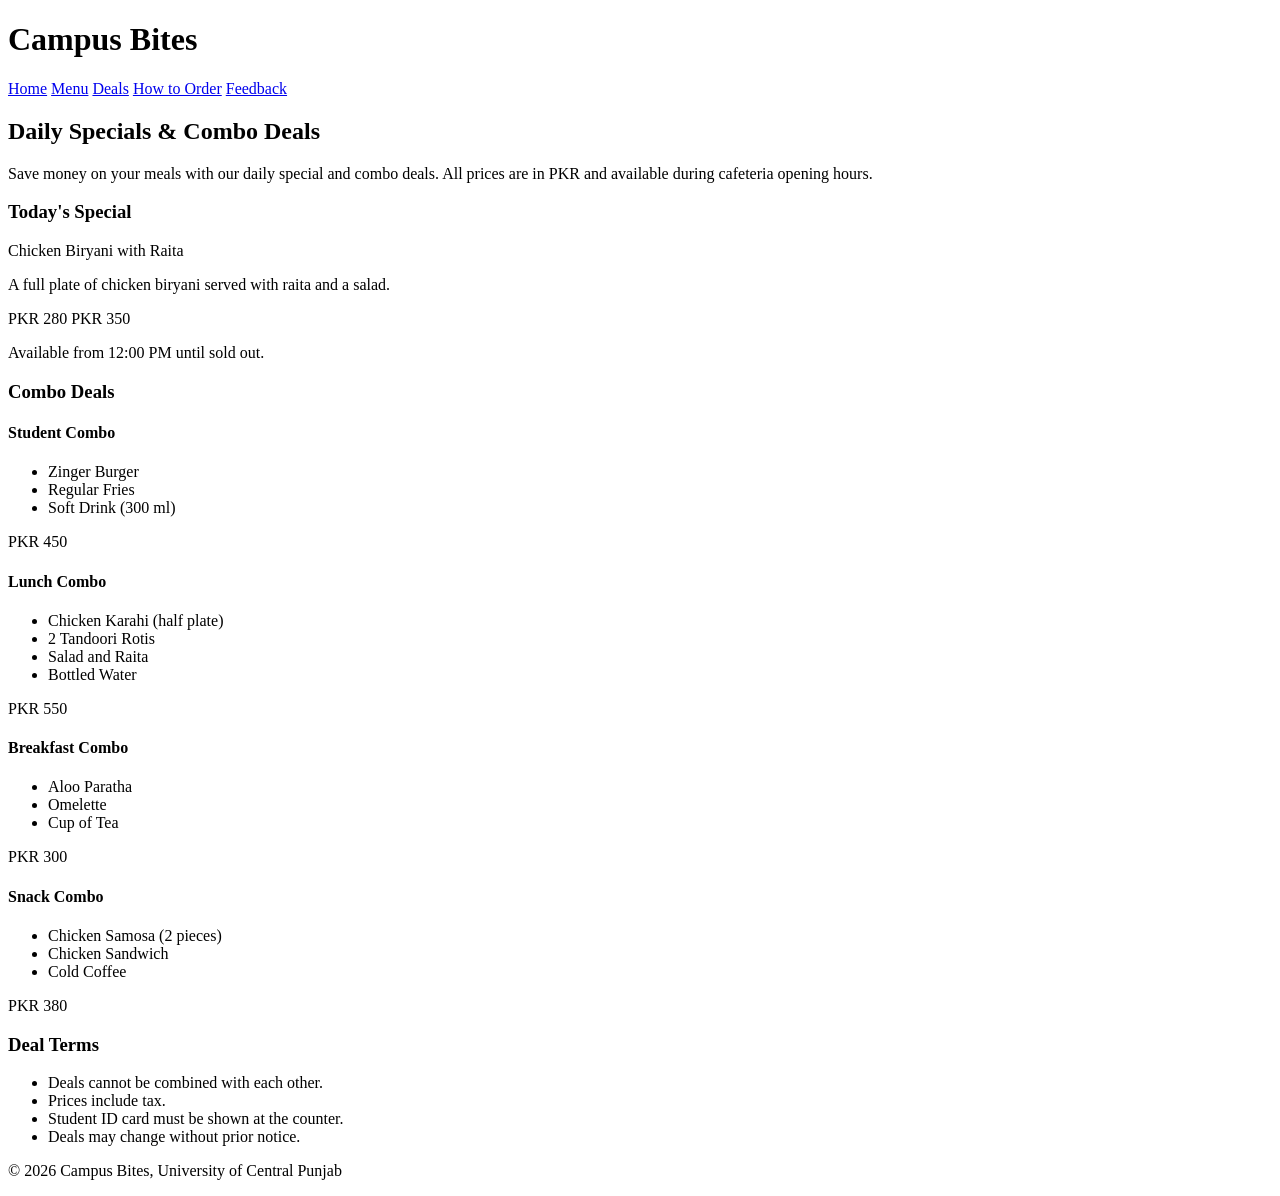
==== src/deals.html @ b654acb2 "Add deals page structure with daily special and combo deals" ====
<!DOCTYPE html>
<html lang="en">
<head>
    <meta charset="UTF-8">
    <meta name="viewport" content="width=device-width, initial-scale=1.0">
    <title>Deals - Campus Bites</title>
    <link rel="stylesheet" href="../styles/style.css">
</head>
<body>
    <header>
        <h1>Campus Bites</h1>
        <nav>
            <a href="index.html">Home</a>
            <a href="menu.html">Menu</a>
            <a href="deals.html">Deals</a>
            <a href="order.html">How to Order</a>
            <a href="feedback.html">Feedback</a>
        </nav>
    </header>

    <main>
        <h2>Daily Specials &amp; Combo Deals</h2>
        <p>Save money on your meals with our daily special and combo deals. All prices are in PKR and available during cafeteria opening hours.</p>

        <section class="deal-special">
            <h3>Today's Special</h3>
            <p class="deal-name">Chicken Biryani with Raita</p>
            <p>A full plate of chicken biryani served with raita and a salad.</p>
            <p class="deal-price">PKR 280 <span class="deal-old-price">PKR 350</span></p>
            <p class="deal-note">Available from 12:00 PM until sold out.</p>
        </section>

        <h3>Combo Deals</h3>
        <div class="deal-list">
            <article class="deal-card">
                <h4>Student Combo</h4>
                <ul>
                    <li>Zinger Burger</li>
                    <li>Regular Fries</li>
                    <li>Soft Drink (300 ml)</li>
                </ul>
                <p class="deal-price">PKR 450</p>
            </article>

            <article class="deal-card">
                <h4>Lunch Combo</h4>
                <ul>
                    <li>Chicken Karahi (half plate)</li>
                    <li>2 Tandoori Rotis</li>
                    <li>Salad and Raita</li>
                    <li>Bottled Water</li>
                </ul>
                <p class="deal-price">PKR 550</p>
            </article>

            <article class="deal-card">
                <h4>Breakfast Combo</h4>
                <ul>
                    <li>Aloo Paratha</li>
                    <li>Omelette</li>
                    <li>Cup of Tea</li>
                </ul>
                <p class="deal-price">PKR 300</p>
            </article>

            <article class="deal-card">
                <h4>Snack Combo</h4>
                <ul>
                    <li>Chicken Samosa (2 pieces)</li>
                    <li>Chicken Sandwich</li>
                    <li>Cold Coffee</li>
                </ul>
                <p class="deal-price">PKR 380</p>
            </article>
        </div>

        <h3>Deal Terms</h3>
        <ul class="deal-terms">
            <li>Deals cannot be combined with each other.</li>
            <li>Prices include tax.</li>
            <li>Student ID card must be shown at the counter.</li>
            <li>Deals may change without prior notice.</li>
        </ul>
    </main>

    <footer>
        <p>&copy; 2026 Campus Bites, University of Central Punjab</p>
    </footer>
</body>
</html>
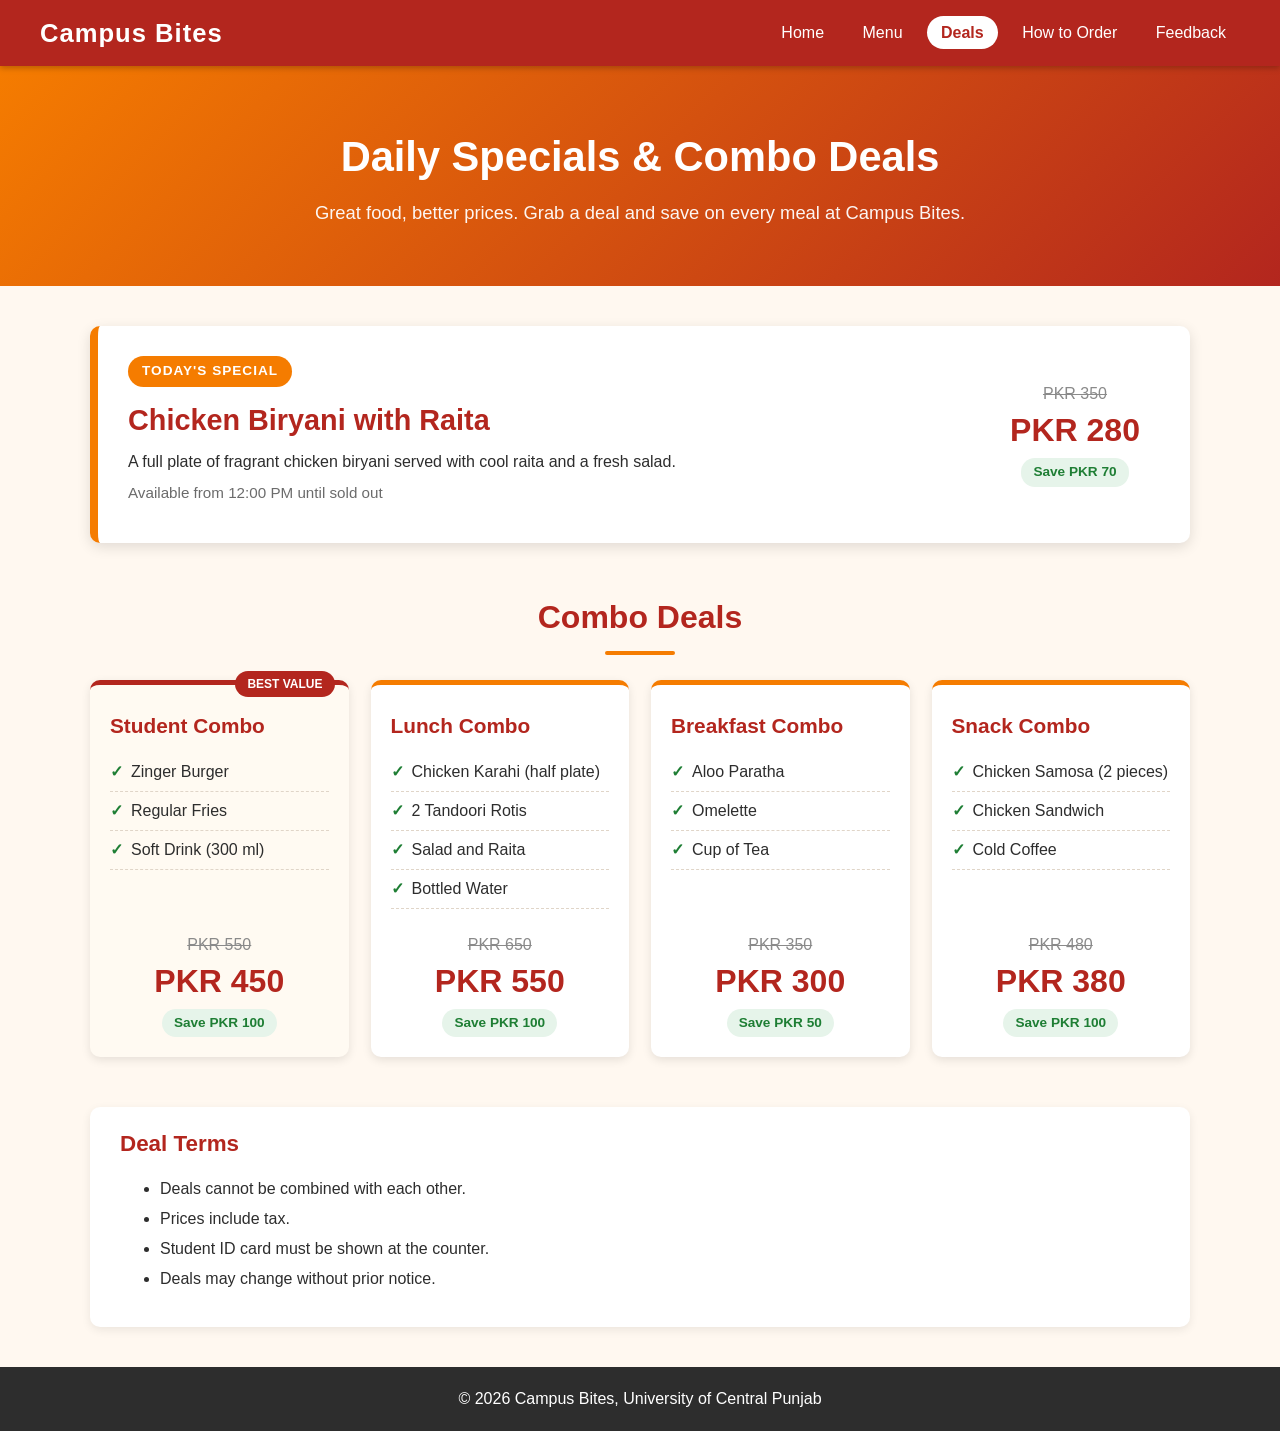
==== commit f3a7004f: "Update deals page with new design and responsive media queries" ====
--- a/src/deals.html
+++ b/src/deals.html
@@ -6,84 +6,111 @@
     <title>Deals - Campus Bites</title>
     <link rel="stylesheet" href="../styles/style.css">
 </head>
-<body>
-    <header>
-        <h1>Campus Bites</h1>
-        <nav>
+<body class="deals-page">
+    <header class="deal-header">
+        <div class="deal-brand">Campus Bites</div>
+        <nav class="deal-nav">
             <a href="index.html">Home</a>
             <a href="menu.html">Menu</a>
-            <a href="deals.html">Deals</a>
+            <a href="deals.html" class="active">Deals</a>
             <a href="order.html">How to Order</a>
             <a href="feedback.html">Feedback</a>
         </nav>
     </header>
 
-    <main>
-        <h2>Daily Specials &amp; Combo Deals</h2>
-        <p>Save money on your meals with our daily special and combo deals. All prices are in PKR and available during cafeteria opening hours.</p>
+    <section class="deal-hero">
+        <h1>Daily Specials &amp; Combo Deals</h1>
+        <p>Great food, better prices. Grab a deal and save on every meal at Campus Bites.</p>
+    </section>
 
+    <main class="deal-container">
         <section class="deal-special">
-            <h3>Today's Special</h3>
-            <p class="deal-name">Chicken Biryani with Raita</p>
-            <p>A full plate of chicken biryani served with raita and a salad.</p>
-            <p class="deal-price">PKR 280 <span class="deal-old-price">PKR 350</span></p>
-            <p class="deal-note">Available from 12:00 PM until sold out.</p>
+            <div class="deal-special-text">
+                <span class="deal-badge">Today's Special</span>
+                <h2>Chicken Biryani with Raita</h2>
+                <p>A full plate of fragrant chicken biryani served with cool raita and a fresh salad.</p>
+                <p class="deal-time">Available from 12:00 PM until sold out</p>
+            </div>
+            <div class="deal-special-price">
+                <span class="deal-old-price">PKR 350</span>
+                <span class="deal-new-price">PKR 280</span>
+                <span class="deal-save">Save PKR 70</span>
+            </div>
         </section>
 
-        <h3>Combo Deals</h3>
-        <div class="deal-list">
-            <article class="deal-card">
-                <h4>Student Combo</h4>
+        <h2 class="deal-heading">Combo Deals</h2>
+        <div class="deal-grid">
+            <article class="deal-card deal-featured">
+                <span class="deal-tag">Best Value</span>
+                <h3>Student Combo</h3>
                 <ul>
                     <li>Zinger Burger</li>
                     <li>Regular Fries</li>
                     <li>Soft Drink (300 ml)</li>
                 </ul>
-                <p class="deal-price">PKR 450</p>
+                <div class="deal-card-footer">
+                    <span class="deal-old-price">PKR 550</span>
+                    <span class="deal-new-price">PKR 450</span>
+                    <span class="deal-save">Save PKR 100</span>
+                </div>
             </article>
 
             <article class="deal-card">
-                <h4>Lunch Combo</h4>
+                <h3>Lunch Combo</h3>
                 <ul>
                     <li>Chicken Karahi (half plate)</li>
                     <li>2 Tandoori Rotis</li>
                     <li>Salad and Raita</li>
                     <li>Bottled Water</li>
                 </ul>
-                <p class="deal-price">PKR 550</p>
+                <div class="deal-card-footer">
+                    <span class="deal-old-price">PKR 650</span>
+                    <span class="deal-new-price">PKR 550</span>
+                    <span class="deal-save">Save PKR 100</span>
+                </div>
             </article>
 
             <article class="deal-card">
-                <h4>Breakfast Combo</h4>
+                <h3>Breakfast Combo</h3>
                 <ul>
                     <li>Aloo Paratha</li>
                     <li>Omelette</li>
                     <li>Cup of Tea</li>
                 </ul>
-                <p class="deal-price">PKR 300</p>
+                <div class="deal-card-footer">
+                    <span class="deal-old-price">PKR 350</span>
+                    <span class="deal-new-price">PKR 300</span>
+                    <span class="deal-save">Save PKR 50</span>
+                </div>
             </article>
 
             <article class="deal-card">
-                <h4>Snack Combo</h4>
+                <h3>Snack Combo</h3>
                 <ul>
                     <li>Chicken Samosa (2 pieces)</li>
                     <li>Chicken Sandwich</li>
                     <li>Cold Coffee</li>
                 </ul>
-                <p class="deal-price">PKR 380</p>
+                <div class="deal-card-footer">
+                    <span class="deal-old-price">PKR 480</span>
+                    <span class="deal-new-price">PKR 380</span>
+                    <span class="deal-save">Save PKR 100</span>
+                </div>
             </article>
         </div>
 
-        <h3>Deal Terms</h3>
-        <ul class="deal-terms">
-            <li>Deals cannot be combined with each other.</li>
-            <li>Prices include tax.</li>
-            <li>Student ID card must be shown at the counter.</li>
-            <li>Deals may change without prior notice.</li>
-        </ul>
+        <section class="deal-terms">
+            <h2>Deal Terms</h2>
+            <ul>
+                <li>Deals cannot be combined with each other.</li>
+                <li>Prices include tax.</li>
+                <li>Student ID card must be shown at the counter.</li>
+                <li>Deals may change without prior notice.</li>
+            </ul>
+        </section>
     </main>
 
-    <footer>
+    <footer class="deal-footer">
         <p>&copy; 2026 Campus Bites, University of Central Punjab</p>
     </footer>
 </body>
--- a/styles/style.css
+++ b/styles/style.css
@@ -0,0 +1,308 @@
+.deals-page {
+    margin: 0;
+    font-family: "Segoe UI", Arial, sans-serif;
+    background-color: #fff8f0;
+    color: #2d2d2d;
+    line-height: 1.5;
+}
+
+.deals-page .deal-header {
+    background-color: #b3261e;
+    color: #ffffff;
+    padding: 14px 40px;
+    display: flex;
+    justify-content: space-between;
+    align-items: center;
+    flex-wrap: wrap;
+    position: sticky;
+    top: 0;
+    z-index: 10;
+    box-shadow: 0 2px 6px rgba(0, 0, 0, 0.25);
+}
+
+.deals-page .deal-brand {
+    font-size: 1.6em;
+    font-weight: bold;
+    letter-spacing: 1px;
+}
+
+.deals-page .deal-nav a {
+    color: #ffffff;
+    text-decoration: none;
+    margin-left: 6px;
+    padding: 8px 14px;
+    border-radius: 20px;
+    transition: background-color 0.2s;
+}
+
+.deals-page .deal-nav a:hover {
+    background-color: rgba(255, 255, 255, 0.2);
+}
+
+.deals-page .deal-nav a.active {
+    background-color: #ffffff;
+    color: #b3261e;
+    font-weight: bold;
+}
+
+.deal-hero {
+    background: linear-gradient(135deg, #f57c00, #b3261e);
+    color: #ffffff;
+    text-align: center;
+    padding: 60px 20px;
+}
+
+.deal-hero h1 {
+    margin: 0 0 10px;
+    font-size: 2.6em;
+}
+
+.deal-hero p {
+    margin: 0;
+    font-size: 1.15em;
+    opacity: 0.95;
+}
+
+.deal-container {
+    max-width: 1100px;
+    margin: 0 auto;
+    padding: 40px 20px;
+}
+
+.deal-special {
+    display: flex;
+    justify-content: space-between;
+    align-items: center;
+    gap: 30px;
+    background-color: #ffffff;
+    border-left: 8px solid #f57c00;
+    border-radius: 10px;
+    padding: 30px;
+    box-shadow: 0 4px 14px rgba(0, 0, 0, 0.12);
+}
+
+.deal-special h2 {
+    margin: 12px 0 8px;
+    font-size: 1.8em;
+    color: #b3261e;
+}
+
+.deal-special p {
+    margin: 0 0 8px;
+}
+
+.deal-badge {
+    display: inline-block;
+    background-color: #f57c00;
+    color: #ffffff;
+    font-weight: bold;
+    font-size: 0.85em;
+    text-transform: uppercase;
+    letter-spacing: 1px;
+    padding: 5px 14px;
+    border-radius: 20px;
+}
+
+.deal-time {
+    color: #6b6b6b;
+    font-size: 0.95em;
+}
+
+.deal-special-price {
+    text-align: center;
+    min-width: 170px;
+}
+
+.deal-old-price {
+    display: block;
+    color: #8a8a8a;
+    text-decoration: line-through;
+}
+
+.deal-new-price {
+    display: block;
+    font-size: 2em;
+    font-weight: bold;
+    color: #b3261e;
+}
+
+.deal-save {
+    display: inline-block;
+    background-color: #e6f4ea;
+    color: #1e7e34;
+    font-weight: bold;
+    font-size: 0.85em;
+    padding: 4px 12px;
+    border-radius: 14px;
+    margin-top: 4px;
+}
+
+.deal-heading {
+    text-align: center;
+    font-size: 2em;
+    color: #b3261e;
+    margin: 50px 0 25px;
+}
+
+.deal-heading::after {
+    content: "";
+    display: block;
+    width: 70px;
+    height: 4px;
+    background-color: #f57c00;
+    margin: 10px auto 0;
+    border-radius: 2px;
+}
+
+.deal-grid {
+    display: grid;
+    grid-template-columns: repeat(4, 1fr);
+    gap: 22px;
+}
+
+.deal-card {
+    position: relative;
+    display: flex;
+    flex-direction: column;
+    background-color: #ffffff;
+    border-top: 5px solid #f57c00;
+    border-radius: 10px;
+    padding: 25px 20px 20px;
+    box-shadow: 0 3px 10px rgba(0, 0, 0, 0.1);
+    transition: transform 0.2s, box-shadow 0.2s;
+}
+
+.deal-card:hover {
+    transform: translateY(-6px);
+    box-shadow: 0 10px 20px rgba(0, 0, 0, 0.18);
+}
+
+.deal-card h3 {
+    margin: 0 0 12px;
+    font-size: 1.3em;
+    color: #b3261e;
+}
+
+.deal-card ul {
+    list-style: none;
+    margin: 0 0 18px;
+    padding: 0;
+    flex-grow: 1;
+}
+
+.deal-card li {
+    padding: 7px 0;
+    border-bottom: 1px dashed #e0d5c8;
+}
+
+.deal-card li::before {
+    content: "\2713";
+    color: #1e7e34;
+    font-weight: bold;
+    margin-right: 8px;
+}
+
+.deal-card-footer {
+    text-align: center;
+    padding-top: 6px;
+}
+
+.deal-featured {
+    border-top-color: #b3261e;
+    background-color: #fffaf2;
+}
+
+.deal-tag {
+    position: absolute;
+    top: -14px;
+    right: 14px;
+    background-color: #b3261e;
+    color: #ffffff;
+    font-size: 0.75em;
+    font-weight: bold;
+    text-transform: uppercase;
+    padding: 4px 12px;
+    border-radius: 14px;
+}
+
+.deal-terms {
+    margin-top: 50px;
+    background-color: #ffffff;
+    border-radius: 10px;
+    padding: 20px 30px;
+    box-shadow: 0 3px 10px rgba(0, 0, 0, 0.08);
+}
+
+.deal-terms h2 {
+    margin: 0 0 10px;
+    font-size: 1.4em;
+    color: #b3261e;
+}
+
+.deal-terms li {
+    margin-bottom: 6px;
+}
+
+.deals-page .deal-footer {
+    background-color: #2d2d2d;
+    color: #ffffff;
+    text-align: center;
+    padding: 20px;
+}
+
+.deal-footer p {
+    margin: 0;
+}
+
+@media (max-width: 992px) {
+    .deal-grid {
+        grid-template-columns: repeat(2, 1fr);
+    }
+}
+
+@media (max-width: 768px) {
+    .deals-page .deal-header {
+        flex-direction: column;
+        padding: 12px 15px;
+        position: static;
+    }
+
+    .deals-page .deal-nav {
+        margin-top: 8px;
+        text-align: center;
+    }
+
+    .deals-page .deal-nav a {
+        display: inline-block;
+        margin: 3px;
+        padding: 6px 12px;
+    }
+
+    .deal-hero {
+        padding: 40px 15px;
+    }
+
+    .deal-hero h1 {
+        font-size: 1.9em;
+    }
+
+    .deal-special {
+        flex-direction: column;
+        text-align: center;
+        padding: 22px 18px;
+    }
+
+    .deal-special-price {
+        min-width: 0;
+    }
+}
+
+@media (max-width: 520px) {
+    .deal-grid {
+        grid-template-columns: 1fr;
+    }
+
+    .deal-container {
+        padding: 25px 15px;
+    }
+}
